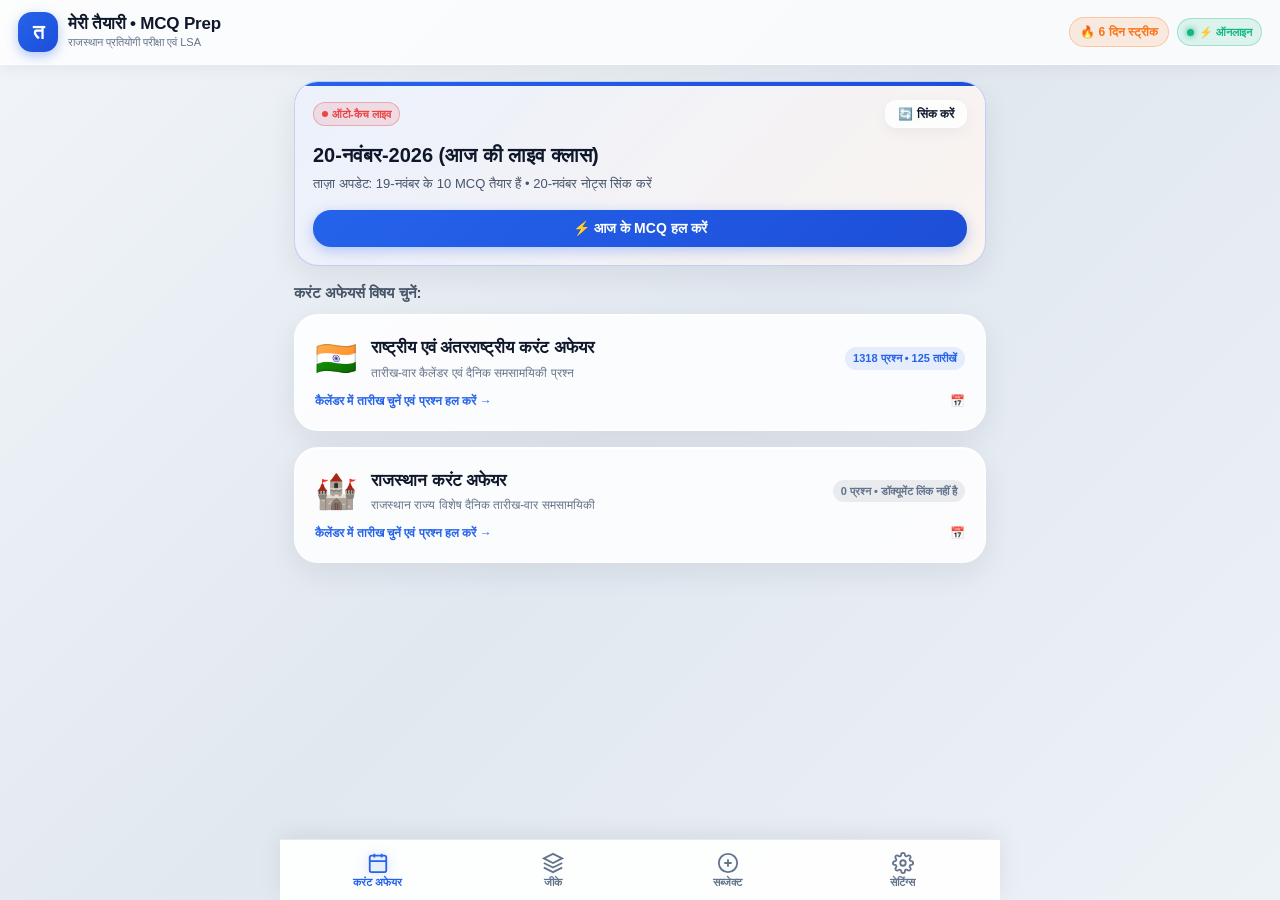
==== assets/index.html @ 027c0a05 "feat: complete Meri Taiyari MCQ Prep APK with crisp examiner questions, iOS liquid glass theme, and " ====
<!DOCTYPE html>
<html lang="hi" data-theme="light">
<head>
  <meta charset="UTF-8">
  <meta name="viewport" content="width=device-width, initial-scale=1.0, maximum-scale=1.0, user-scalable=no, viewport-fit=cover">
  <meta name="theme-color" content="#2563eb">
  <title>मेरी तैयारी • MCQ Prep</title>
  <link rel="stylesheet" href="app.css">
  <link rel="manifest" href="manifest.json">
</head>
<body>

  <!-- Top App Header -->
  <header class="app-header">
    <div class="brand-wrapper">
      <div class="brand-logo-badge">त</div>
      <div class="brand-text">
        <h1>मेरी तैयारी • MCQ Prep</h1>
        <p>राजस्थान प्रतियोगी परीक्षा एवं LSA</p>
      </div>
    </div>
    <div class="header-badges">
      <div class="streak-pill" id="header-streak-badge" data-action="open-streak-info">
        🔥 <span>6 दिन स्ट्रीक</span>
      </div>
      <div class="sync-status-pill" id="header-sync-status">
        <span class="sync-dot"></span>
        <span>🟢 ऑफलाइन तैयार</span>
      </div>
    </div>
  </header>

  <!-- Main View Container -->
  <main class="main-container">

    <!-- ================= TAB 1: करंट अफेयर ================= -->
    <section id="tab-ca" class="view-section active">
      
      <!-- 1. मुख्य पृष्ठ (केवल 2 मुख्य विकल्प: राष्ट्रीय/अंतरराष्ट्रीय और राजस्थान करंट अफेयर, यहाँ कैलेंडर नहीं दिखेगा) -->
      <div id="ca-main-hub">
        
        <!-- Top Priority Card: आज की क्लास • ऑटो-कैच लाइव -->
        <div class="glass-card today-priority-card">
          <div class="glass-card-header">
            <span class="live-badge">
              <span class="pulse-dot"></span>
              ऑटो-कैच लाइव
            </span>
            <button class="btn btn-secondary btn-sm" data-action="sync-today-class">
              🔄 सिंक करें
            </button>
          </div>
          <div class="today-content-box">
            <div class="today-date-text" id="today-class-date">
              20-नवंबर-2026 (आज की क्लास)
            </div>
            <div class="today-subtext" id="today-class-mcq-count">
              ताज़ा अपडेट: 19-नवंबर के 10 MCQ तैयार हैं • 20-नवंबर लाइव क्लास
            </div>
          </div>
          <div class="card-action-row">
            <button class="btn btn-primary btn-full" data-action="open-today-class">
              ⚡ आज के MCQ हल करें
            </button>
          </div>
        </div>

        <div style="margin: 16px 0 10px 0;">
          <h2 style="font-size: 15px; font-weight: 700; color: var(--text-secondary);">करंट अफेयर्स विषय चुनें:</h2>
        </div>

        <!-- विकल्प 1: राष्ट्रीय एवं अंतरराष्ट्रीय करंट अफेयर -->
        <div class="glass-card subject-card" data-action="open-ca-category" data-category="national_ca" style="padding: 20px; cursor: pointer;">
          <div class="glass-card-header" style="margin-bottom: 8px;">
            <div style="display: flex; align-items: center; gap: 14px;">
              <div style="font-size: 34px; line-height: 1;">🇮🇳</div>
              <div>
                <h3 class="card-title" style="font-size: 17px; margin-bottom: 3px;">
                  राष्ट्रीय एवं अंतरराष्ट्रीय करंट अफेयर
                </h3>
                <p style="font-size: 12px; color: var(--text-muted);">
                  तारीख-वार कैलेंडर एवं दैनिक समसामयिकी प्रश्न
                </p>
              </div>
            </div>
            <span class="badge-count" id="badge-nat-ca-count">1101 प्रश्न • 125 तारीखें</span>
          </div>
          <div style="display: flex; justify-content: space-between; align-items: center; margin-top: 10px; font-size: 12px; color: var(--primary); font-weight: 600;">
            <span>कैलेंडर में तारीख चुनें एवं प्रश्न हल करें →</span>
            <span>📅</span>
          </div>
        </div>

        <!-- विकल्प 2: राजस्थान करंट अफेयर -->
        <div class="glass-card subject-card" data-action="open-ca-category" data-category="rajasthan_ca" style="padding: 20px; cursor: pointer;">
          <div class="glass-card-header" style="margin-bottom: 8px;">
            <div style="display: flex; align-items: center; gap: 14px;">
              <div style="font-size: 34px; line-height: 1;">🏰</div>
              <div>
                <h3 class="card-title" style="font-size: 17px; margin-bottom: 3px;">
                  राजस्थान करंट अफेयर
                </h3>
                <p style="font-size: 12px; color: var(--text-muted);">
                  राजस्थान राज्य विशेष दैनिक तारीख-वार समसामयिकी
                </p>
              </div>
            </div>
            <span class="badge-unlinked" id="badge-raj-ca-count">0 प्रश्न • डॉक्यूमेंट लिंक नहीं है</span>
          </div>
          <div style="display: flex; justify-content: space-between; align-items: center; margin-top: 10px; font-size: 12px; color: var(--primary); font-weight: 600;">
            <span>कैलेंडर में तारीख चुनें एवं प्रश्न हल करें →</span>
            <span>📅</span>
          </div>
        </div>

      </div>

      <!-- 2. समर्पित कैलेंडर व तारीख-वार विवरण स्क्रीन (कैटेगरी पर टैप करने के बाद यहाँ दिखाई देगी) -->
      <div id="ca-category-detail" style="display: none;">
        
        <!-- Header with Back Button and Category Title -->
        <div class="glass-card" style="padding: 14px 16px; margin-bottom: 12px;">
          <div class="glass-card-header" style="margin-bottom: 0;">
            <button class="btn btn-secondary btn-sm" data-action="back-to-ca-hub">
              ← वापस (करंट अफेयर)
            </button>
            <button class="btn btn-secondary btn-sm" data-action="sync-current-affairs">
              🔄 सिंक करें
            </button>
          </div>
          <div style="margin-top: 10px;">
            <h2 id="ca-detail-title" style="font-size: 18px; font-weight: 800; line-height: 1.2;">
              राष्ट्रीय एवं अंतरराष्ट्रीय करंट अफेयर
            </h2>
            <p id="ca-detail-subtitle" style="font-size: 12px; color: var(--text-muted); margin-top: 3px;">
              कैलेंडर में किसी भी तारीख पर टैप करें, उस तारीख के प्रश्न एवं नोट्स ठीक नीचे लोड होंगे
            </p>
          </div>
        </div>

        <!-- Interactive Date-Wise Calendar Card -->
        <div class="glass-card calendar-card" id="calendar-section">
          <div class="calendar-header-nav">
            <div class="calendar-month-title">
              <span>📅</span>
              <select class="form-select" id="cal-month-select" data-action="select-cal-month" style="width: auto; padding: 4px 8px; font-weight: 700;">
                <option value="2026-11">नवंबर 2026</option>
                <option value="2026-10">अक्टूबर 2026</option>
                <option value="2026-09">सितंबर 2026</option>
                <option value="2026-08">अगस्त 2026</option>
                <option value="2026-07">जुलाई 2026</option>
              </select>
            </div>
            <div style="display: flex; gap: 6px; align-items: center;">
              <button class="btn btn-secondary btn-sm" data-action="cal-prev-month">◀</button>
              <button class="btn btn-secondary btn-sm" data-action="cal-next-month">▶</button>
            </div>
          </div>

          <!-- Weekdays Row -->
          <div class="calendar-weekdays">
            <div>सोम</div><div>मंगल</div><div>बुध</div><div>गुरु</div><div>शुक्र</div><div>शनि</div><div>रवि</div>
          </div>

          <!-- 7-Column Days Grid -->
          <div class="calendar-grid" id="calendar-days-grid">
            <!-- Populated dynamically by app.js -->
          </div>
        </div>

        <!-- Date-Range Mega Revision Tests -->
        <div class="glass-card mega-revision-card" style="margin-bottom: 16px;">
          <div class="glass-card-header">
            <h3 class="card-title" style="color: #4f46e5;">
              <span>⚡</span> तारीख-रेंज मेगा रिवीज़न टेस्ट
            </h3>
            <span class="badge-count" style="background: rgba(79, 70, 229, 0.15); color: #4f46e5;">साप्ताहिक व मासिक</span>
          </div>
          <div class="mega-btn-group">
            <button class="btn btn-secondary btn-full" data-action="launch-mega-test" data-type="last_7_days">
              ⏱️ पिछले 7 दिन (साप्ताहिक)
            </button>
            <button class="btn btn-primary btn-full" data-action="launch-mega-test" data-type="full_month">
              🏆 पूरा महीना (1 से 20)
            </button>
          </div>
        </div>

        <!-- Date-Specific Content Directly Below Calendar -->
        <div id="ca-date-content-container">
          <!-- Populated when user taps any date in calendar! -->
        </div>

      </div>

    </section>

    <!-- ================= TAB 2: राजस्थान जीके ================= -->
    <section id="tab-gk" class="view-section">
      
      <!-- Sub-tabs bar: No dates! -->
      <div class="subtab-bar">
        <button class="subtab-btn active" data-action="switch-gk-subtab" data-subcat="geography">
          🗺️ राजस्थान भूगोल
        </button>
        <button class="subtab-btn" data-action="switch-gk-subtab" data-subcat="art_culture">
          🎭 कला एवं संस्कृति
        </button>
        <button class="subtab-btn" data-action="switch-gk-subtab" data-subcat="history">
          ⚔️ राजस्थान इतिहास
        </button>
      </div>

      <!-- Chapter-wise List -->
      <div id="gk-chapters-list">
        <!-- Rendered if linked -->
      </div>

      <!-- Empty State / Zero-Fabrication Prompt -->
      <div class="empty-state-box" id="gk-empty-state">
        <span class="empty-icon">📂</span>
        <h4 id="gk-empty-category-name">राजस्थान भूगोल</h4>
        <p><strong>0 प्रश्न • डॉक्यूमेंट लिंक नहीं है</strong><br>इस विषय के लिए अभी कोई गूगल डॉक लिंक नहीं किया गया है।</p>
        <button class="btn btn-primary" data-action="prompt-add-doc" data-target="geography">
          सेटिंग्स में डॉक्यूमेंट जोड़ें →
        </button>
      </div>

    </section>

    <!-- ================= TAB 3: सब्जेक्ट (LSA Veterinary) ================= -->
    <section id="tab-lsa" class="view-section">
      
      <div style="margin-bottom: 12px;">
        <h2 style="font-size: 16px; font-weight: 700;">पशुधन सहायक (LSA) डिप्लोमा विषय</h2>
        <p style="font-size: 12px; color: var(--text-muted);">सभी 10 वेटरनरी विषय • अध्याय-वार अभ्यास (शून्य डमी प्रश्न नियम)</p>
      </div>

      <div id="lsa-subjects-container">
        <!-- 10 Veterinary Subjects populated dynamically -->
      </div>

    </section>

    <!-- ================= TAB 4: सेटिंग्स ================= -->
    <section id="tab-settings" class="view-section">

      <!-- 1. Add & Manage Google Docs -->
      <div class="glass-card" id="add-doc-card">
        <div class="glass-card-header">
          <h3 class="card-title">
            <span>📄</span> डॉक्यूमेंट ऐड एवं मैनेज करें
          </h3>
          <span class="badge-count">स्मार्ट पार्सर</span>
        </div>
        <p style="font-size: 13px; color: var(--text-secondary); margin-bottom: 14px;">
          गूगल डॉक्स URL या टेक्स्ट नोट्स जोड़ें। करंट अफेयर्स में तारीखें स्वतः पहचान ली जाती हैं।
        </p>

        <div class="form-group">
          <label class="form-label">टारगेट विषय / श्रेणी चुनें:</label>
          <select class="form-select" id="target-category-select">
            <optgroup label="करंट अफेयर">
              <option value="national_ca">राष्ट्रीय एवं अंतरराष्ट्रीय करंट अफेयर</option>
              <option value="rajasthan_ca">राजस्थान करंट अफेयर</option>
            </optgroup>
            <optgroup label="राजस्थान सामान्य ज्ञान">
              <option value="geography">राजस्थान भूगोल (Geography)</option>
              <option value="art_culture">कला एवं संस्कृति (Art & Culture)</option>
              <option value="history">राजस्थान इतिहास (History)</option>
            </optgroup>
            <optgroup label="LSA वेटरनरी 10 विषय">
              <option value="lsa_anatomy">1. वेटरनरी एनाटॉमी</option>
              <option value="lsa_physiology">2. वेटरनरी फिजियोलॉजी</option>
              <option value="lsa_nutrition">3. पशु पोषण</option>
              <option value="lsa_lpm">4. पशुधन उत्पादन एवं प्रबंधन (LPM)</option>
              <option value="lsa_pharmacology">5. वेटरनरी फार्माकोलॉजी एवं टॉक्सिकोलॉजी</option>
              <option value="lsa_medicine">6. वेटरनरी मेडिसिन</option>
              <option value="lsa_surgery">7. वेटरनरी सर्जरी एवं रेडियोलॉजी</option>
              <option value="lsa_gynecology">8. पशु प्रजनन एवं स्त्री रोग विज्ञान</option>
              <option value="lsa_genetics">9. पशु आनुवंशिकी एवं प्रजनन</option>
              <option value="lsa_extension">10. प्रसार शिक्षा एवं पशुपालन अर्थशास्त्र</option>
            </optgroup>
          </select>
        </div>

        <div class="form-group">
          <label class="form-label">गूगल डॉक्स URL:</label>
          <input type="url" class="form-input" id="doc-url-input" placeholder="https://docs.google.com/document/d/.../edit">
        </div>

        <div class="form-group">
          <label class="form-label">अध्याय शीर्षक (जीके / LSA हेतु):</label>
          <input type="text" class="form-input" id="chapter-title-input" placeholder="उदा. भौतिक प्रदेश / पाचन तंत्र (वैकल्पिक)">
        </div>

        <div class="form-group">
          <label class="form-label">या सीधे नोट्स टेक्स्ट पेस्ट करें (ऑफलाइन / प्राइवेट डॉक):</label>
          <textarea class="form-textarea" id="raw-text-input" rows="3" placeholder="यहाँ प्रश्न/उत्तर या दैनिक नोट्स पेस्ट करें..."></textarea>
        </div>

        <button class="btn btn-primary btn-full" id="btn-save-doc">
          🔄 इंक्रीमेंटल री-सिंक एवं सेव करें
        </button>

        <div id="doc-sync-status-msg" style="display: none; margin-top: 10px; font-size: 13px; font-weight: 600;"></div>

        <!-- Linked Docs Table -->
        <div style="margin-top: 18px;">
          <h4 style="font-size: 13px; font-weight: 700; color: var(--text-secondary); margin-bottom: 8px;">लिंक किए गए डॉक्यूमेंट:</h4>
          <div style="overflow-x: auto;">
            <table style="width: 100%; border-collapse: collapse; font-size: 13px;">
              <thead>
                <tr style="text-align: left; color: var(--text-muted); border-bottom: 1.5px solid var(--glass-border);">
                  <th style="padding: 6px 8px;">विषय</th>
                  <th style="padding: 6px 8px;">MCQ संख्या</th>
                  <th style="padding: 6px 8px;">स्थिति</th>
                </tr>
              </thead>
              <tbody id="linked-docs-tbody">
                <!-- Rendered dynamically -->
              </tbody>
            </table>
          </div>
        </div>

      </div>

      <!-- 2. Wrong Answer Vault -->
      <div class="glass-card" style="border-left: 4px solid var(--danger);">
        <div class="glass-card-header">
          <h3 class="card-title">
            <span>🚨</span> गलत सवाल (Wrong Answer Vault)
          </h3>
          <span class="badge-count" id="vault-count-badge" style="background: var(--danger-bg); color: var(--danger);">0 प्रश्न</span>
        </div>
        <p style="font-size: 13px; color: var(--text-secondary); margin-bottom: 12px;">
          प्रैक्टिस या एग्जाम में गलत हुए सवाल यहाँ स्वतः सहेजे जाते हैं। री-टेस्ट में सही उत्तर देने पर सवाल तिजोरी से हट जाता है।
        </p>
        <button class="btn btn-secondary btn-full" data-action="open-wrong-vault">
          ⚡ गलत सवालों का री-टेस्ट शुरू करें
        </button>
      </div>

      <!-- 3. Saved Bookmarks -->
      <div class="glass-card" style="border-left: 4px solid var(--accent-orange);">
        <div class="glass-card-header">
          <h3 class="card-title">
            <span>★</span> बुकमार्क सवाल (Saved Bookmarks)
          </h3>
          <span class="badge-count" id="bookmarks-count-badge" style="background: var(--accent-orange-light); color: var(--accent-orange);">0 प्रश्न</span>
        </div>
        <p style="font-size: 13px; color: var(--text-secondary); margin-bottom: 12px;">
          कठिन या महत्वपूर्ण सवाल जिन्हें आपने त्वरित रिवीज़न के लिए बुकमार्क किया है।
        </p>
        <button class="btn btn-secondary btn-full" data-action="open-bookmarks">
          📖 बुकमार्क सवालों का रिवीज़न करें
        </button>
      </div>

      <!-- 4. In-App Live Update -->
      <div class="glass-card">
        <div class="glass-card-header">
          <h3 class="card-title">
            <span>🚀</span> इन-ऐप अपडेट (Live Update)
          </h3>
          <span class="badge-count">v2.1.0</span>
        </div>
        <p style="font-size: 13px; color: var(--text-secondary); margin-bottom: 12px;">
          नवीनतम करंट अफेयर्स पैच और RPSC/RSSB सिलेबस अपडेट सीधे ऐप में इंस्टॉल करें।
        </p>
        <button class="btn btn-primary btn-full" id="btn-check-update" data-action="check-in-app-update">
          🔄 अपडेट चेक व इंस्टॉल करें
        </button>
        <div class="update-progress-container" id="update-progress-box">
          <div class="progress-track">
            <div class="progress-fill" id="update-progress-fill"></div>
          </div>
          <div class="progress-status-msg" id="update-status-text">अपडेट प्रारंभ हो रहा है...</div>
        </div>
      </div>

      <!-- 5. Theme & Offline Storage -->
      <div class="glass-card">
        <div class="glass-card-header">
          <h3 class="card-title">
            <span>⚙️</span> थीम व ऑफलाइन लोकल कैश
          </h3>
        </div>

        <div class="form-group">
          <label class="form-label">थीम का चयन करें:</label>
          <select class="form-select" id="settings-theme-select">
            <option value="light">☀️ Light Liquid Glass (दिन के लिए)</option>
            <option value="dark">🌙 Dark Liquid Glass (आँखों के लिए आरामदायक)</option>
          </select>
        </div>

        <div style="display: flex; justify-content: space-between; font-size: 13px; margin: 12px 0;">
          <span style="color: var(--text-muted);">कुल ऑफलाइन MCQs:</span>
          <span style="font-weight: 700;" id="stat-total-mcqs">1101 MCQs</span>
        </div>
        <div style="display: flex; justify-content: space-between; font-size: 13px; margin: 12px 0;">
          <span style="color: var(--text-muted);">लोकल स्टोरेज स्थिति:</span>
          <span style="font-weight: 700; color: var(--success);" id="stat-storage-size">2.4 MB / 100% ऑफलाइन कैश</span>
        </div>

        <div class="card-action-row" style="margin-top: 14px;">
          <button class="btn btn-secondary btn-full" data-action="export-backup-json">
            💾 बैकअप JSON एक्सपोर्ट
          </button>
          <button class="btn btn-secondary btn-full" data-action="clear-cache" style="color: var(--danger);">
            🗑️ कैश रीसेट करें
          </button>
        </div>
      </div>

    </section>

    <!-- ================= QUIZ & STUDY WORKSPACE VIEW ================= -->
    <section id="view-workspace" class="view-section">
      
      <!-- Top Navigation & Title Bar -->
      <div class="glass-card">
        <div class="glass-card-header">
          <button class="btn btn-secondary btn-sm" data-action="close-workspace">
            ← वापस जाएं
          </button>
          <button class="btn btn-secondary btn-sm" data-action="open-print-modal">
            🖨️ A4 PDF एक्सपोर्ट
          </button>
        </div>
        <h2 id="workspace-title" style="font-size: 16px; font-weight: 800; line-height: 1.3;">-</h2>
        <p id="workspace-subtitle" style="font-size: 12px; color: var(--text-muted); margin-top: 4px;">-</p>
      </div>

      <!-- Controls: View Switcher & Mode Switcher -->
      <div class="view-mode-toggles">
        <div class="segmented-control">
          <button class="segment-btn active" data-action="switch-quiz-view" data-view="mcq">
            📝 MCQ अभ्यास
          </button>
          <button class="segment-btn" data-action="switch-quiz-view" data-view="oneliner">
            📖 वन-लाइनर नोट्स
          </button>
        </div>

        <div class="segmented-control">
          <button class="segment-btn active" data-action="switch-quiz-mode" data-mode="practice">
            ⚡ प्रैक्टिस मोड
          </button>
          <button class="segment-btn" data-action="switch-quiz-mode" data-mode="exam">
            ⏱️ एग्जाम मोड
          </button>
        </div>
      </div>

      <!-- Exam Timer Bar (Visible only in Exam mode) -->
      <div class="exam-timer-bar" id="exam-timer-bar" style="display: none; margin-top: 14px;">
        <div class="timer-display">
          <span>⏳</span>
          <span id="exam-timer-text">00:00</span>
        </div>
        <div class="marking-info-tag">
          RPSC/RSSB: +2 सही | -0.67 निगेटिव (1/3)
        </div>
      </div>

      <!-- Exam Question Palette (Visible only in Exam mode) -->
      <div id="exam-palette-container" style="display: none;">
        <div class="exam-palette" id="exam-palette-grid">
          <!-- Populated dynamically -->
        </div>
      </div>

      <!-- Questions Container -->
      <div id="workspace-mcq-list" style="margin-top: 16px;">
        <!-- MCQ cards populated dynamically -->
      </div>

      <!-- One-Liners Container -->
      <div id="workspace-oneliner-list" style="display: none; margin-top: 16px;">
        <!-- One liner cards populated dynamically -->
      </div>

      <!-- Submit Exam Button -->
      <div id="btn-submit-exam" style="display: none; margin-top: 16px;">
        <button class="btn btn-primary btn-full" data-action="submit-exam" style="padding: 14px; font-size: 16px;">
          🏁 परीक्षा सबमिट करें व स्कोरकार्ड देखें
        </button>
      </div>

    </section>

  </main>

  <!-- ================= FIXED 4-TAB BOTTOM NAVIGATION BAR ================= -->
  <nav class="bottom-nav-bar">
    <button class="nav-tab-btn active" data-tab="tab-ca">
      <svg viewBox="0 0 24 24"><path d="M19 4H5a2 2 0 0 0-2 2v14a2 2 0 0 0 2 2h14a2 2 0 0 0 2-2V6a2 2 0 0 0-2-2zM16 2v4M8 2v4M3 10h18"/></svg>
      <span>करंट अफेयर</span>
    </button>
    <button class="nav-tab-btn" data-tab="tab-gk">
      <svg viewBox="0 0 24 24"><path d="M12 2L2 7l10 5 10-5-10-5zM2 17l10 5 10-5M2 12l10 5 10-5"/></svg>
      <span>जीके</span>
    </button>
    <button class="nav-tab-btn" data-tab="tab-lsa">
      <svg viewBox="0 0 24 24"><circle cx="12" cy="12" r="10"/><path d="M12 8v8M8 12h8"/></svg>
      <span>सब्जेक्ट</span>
    </button>
    <button class="nav-tab-btn" data-tab="tab-settings">
      <svg viewBox="0 0 24 24"><circle cx="12" cy="12" r="3"/><path d="M19.4 15a1.65 1.65 0 0 0 .33 1.82l.06.06a2 2 0 0 1 0 2.83 2 2 0 0 1-2.83 0l-.06-.06a1.65 1.65 0 0 0-1.82-.33 1.65 1.65 0 0 0-1 1.51V21a2 2 0 0 1-2 2 2 2 0 0 1-2-2v-.09A1.65 1.65 0 0 0 9 19.4a1.65 1.65 0 0 0-1.82.33l-.06.06a2 2 0 0 1-2.83 0 2 2 0 0 1 0-2.83l.06-.06a1.65 1.65 0 0 0 .33-1.82 1.65 1.65 0 0 0-1.51-1H3a2 2 0 0 1-2-2 2 2 0 0 1 2-2h.09A1.65 1.65 0 0 0 4.6 9a1.65 1.65 0 0 0-.33-1.82l-.06-.06a2 2 0 0 1 0-2.83 2 2 0 0 1 2.83 0l.06.06a1.65 1.65 0 0 0 1.82.33H9a1.65 1.65 0 0 0 1-1.51V3a2 2 0 0 1 2-2 2 2 0 0 1 2 2v.09a1.65 1.65 0 0 0 1 1.51 1.65 1.65 0 0 0 1.82-.33l.06-.06a2 2 0 0 1 2.83 0 2 2 0 0 1 0 2.83l-.06.06a1.65 1.65 0 0 0-.33 1.82V9a1.65 1.65 0 0 0 1.51 1H21a2 2 0 0 1 2 2 2 2 0 0 1-2 2h-.09a1.65 1.65 0 0 0-1.51 1z"/></svg>
      <span>सेटिंग्स</span>
    </button>
  </nav>

  <!-- ================= MODALS ================= -->

  <!-- Scorecard Modal -->
  <div class="modal-overlay" id="scorecard-modal">
    <div class="modal-sheet">
      <div class="modal-title">
        <span>🏆</span> परीक्षा स्कोरकार्ड (RPSC / RSSB)
      </div>
      <p style="font-size: 13px; color: var(--text-secondary);">
        1/3 निगेटिव मार्किंग (-0.67 अंक) के साथ अंतिम परिणाम:
      </p>

      <div class="scorecard-stats-grid">
        <div class="stat-metric-card">
          <div class="metric-num" id="score-total-val">0</div>
          <div class="metric-label">कुल प्राप्तांक</div>
        </div>
        <div class="stat-metric-card">
          <div class="metric-num" style="color: var(--success);" id="score-correct-val">0</div>
          <div class="metric-label">सही उत्तर (+2)</div>
        </div>
        <div class="stat-metric-card">
          <div class="metric-num" style="color: var(--danger);" id="score-wrong-val">0</div>
          <div class="metric-label">गलत उत्तर (-0.67)</div>
        </div>
      </div>

      <div class="scorecard-stats-grid">
        <div class="stat-metric-card">
          <div class="metric-num" style="color: var(--text-muted);" id="score-unattempted-val">0</div>
          <div class="metric-label">अनुत्तरित (0)</div>
        </div>
        <div class="stat-metric-card" style="grid-column: span 2;">
          <div class="metric-num" style="color: var(--primary);" id="score-accuracy-val">0%</div>
          <div class="metric-label">सटीकता (Accuracy %)</div>
        </div>
      </div>

      <button class="btn btn-primary btn-full" data-action="close-scorecard-modal" style="margin-top: 10px;">
        📖 सभी प्रश्नों की व्याख्या देखें
      </button>
    </div>
  </div>

  <!-- Print Layout Selection Modal -->
  <div class="modal-overlay" id="print-modal">
    <div class="modal-sheet">
      <div class="modal-title">
        <span>🖨️</span> प्रिंट-रेडी A4 PDF एक्सपोर्ट
      </div>
      <p style="font-size: 13px; color: var(--text-secondary); margin-bottom: 16px;">
        परीक्षा रिवीज़न के लिए प्रिंट लेआउट चुनें (बिना किसी वीडियो टाइमस्टैम्प के स्वच्छ A4 लेआउट):
      </p>

      <div style="display: flex; flex-direction: column; gap: 10px;">
        <button class="btn btn-primary btn-full" data-action="trigger-print" data-layout="1-col">
          📄 फुल A4 (1-कॉलम विस्तृत लेआउट)
        </button>
        <button class="btn btn-secondary btn-full" data-action="trigger-print" data-layout="2-col">
          📑 हाफ-पेज A4 (2-कॉलम कॉम्पैक्ट प्रिंट)
        </button>
        <button class="btn btn-secondary btn-full" data-action="close-print-modal" style="margin-top: 6px;">
          रद्द करें
        </button>
      </div>
    </div>
  </div>

  <!-- Streak Info Modal -->
  <div class="modal-overlay" id="streak-modal">
    <div class="modal-sheet">
      <div class="modal-title">
        <span>🔥</span> दैनिक अध्ययन स्ट्रीक
      </div>
      <p style="font-size: 14px; line-height: 1.6; color: var(--text-secondary);">
        आपकी वर्तमान स्ट्रीक <strong>सक्रिय</strong> है! प्रतिदिन करंट अफेयर्स या विषयवार MCQ हल करने से आपकी परीक्षा स्मरण शक्ति 4x बढ़ती है।
      </p>
      <div style="background: var(--accent-orange-light); border-radius: var(--radius-md); padding: 14px; margin: 14px 0; text-align: center;">
        <div style="font-size: 28px; font-weight: 800; color: var(--accent-orange);">🔥 लगातार अभ्यास</div>
        <div style="font-size: 12px; font-weight: 600; color: var(--text-muted); margin-top: 4px;">RPSC / RSSB चयन का मूल मंत्र: निरंतरता</div>
      </div>
      <button class="btn btn-primary btn-full" data-action="close-streak-modal">
        समझ गया, अभ्यास जारी रखें
      </button>
    </div>
  </div>

  <!-- Clean Print Area (Hidden on screen, populated dynamically for window.print()) -->
  <div id="print-area-content"></div>

  <!-- Scripts: Initial Data -> Parser Engine -> App Controller -->
  <script src="initial_data.js"></script>
  <script src="parser.js"></script>
  <script src="app.js"></script>
</body>
</html>
---- assets/app.css ----
/* Apple iOS 18 Liquid Glass Theme - "मेरी तैयारी (MCQ Prep)" */

:root {
  /* Light Liquid Glass Palette */
  --bg-gradient: linear-gradient(135deg, #f1f5f9 0%, #e2e8f0 50%, #edf2f7 100%);
  --glass-bg: rgba(255, 255, 255, 0.78);
  --glass-bg-subtle: rgba(255, 255, 255, 0.55);
  --glass-card: rgba(255, 255, 255, 0.85);
  --glass-border: rgba(255, 255, 255, 0.75);
  --glass-border-subtle: rgba(226, 232, 240, 0.8);
  --glass-shadow: 0 10px 30px rgba(15, 23, 42, 0.08), inset 0 1px 1px rgba(255, 255, 255, 0.9);
  --glass-shadow-sm: 0 4px 15px rgba(15, 23, 42, 0.05);
  
  --text-main: #0f172a;
  --text-secondary: #475569;
  --text-muted: #64748b;
  
  --primary: #2563eb;
  --primary-gradient: linear-gradient(135deg, #2563eb, #1d4ed8);
  --primary-light: rgba(37, 99, 235, 0.1);
  --primary-border: rgba(37, 99, 235, 0.25);
  
  --accent-orange: #f97316;
  --accent-orange-light: rgba(249, 115, 22, 0.12);
  
  --success: #10b981;
  --success-bg: rgba(16, 185, 129, 0.12);
  --success-border: #10b981;
  
  --danger: #ef4444;
  --danger-bg: rgba(239, 68, 68, 0.12);
  --danger-border: #ef4444;
  
  --warning: #f59e0b;
  --warning-bg: rgba(245, 158, 11, 0.12);
  
  --nav-bg: rgba(255, 255, 255, 0.92);
  --nav-border: rgba(226, 232, 240, 0.9);
  
  --radius-lg: 24px;
  --radius-md: 18px;
  --radius-sm: 12px;
  --radius-full: 9999px;
  
  --font-family: -apple-system, BlinkMacSystemFont, "Segoe UI", Roboto, "Noto Sans Devanagari", sans-serif;
  --touch-highlight: rgba(37, 99, 235, 0.15);
}

[data-theme="dark"] {
  /* Dark Liquid Glass Palette */
  --bg-gradient: linear-gradient(145deg, #090d16 0%, #0f172a 50%, #080c14 100%);
  --glass-bg: rgba(30, 41, 59, 0.72);
  --glass-bg-subtle: rgba(30, 41, 59, 0.5);
  --glass-card: rgba(30, 41, 59, 0.85);
  --glass-border: rgba(255, 255, 255, 0.14);
  --glass-border-subtle: rgba(255, 255, 255, 0.08);
  --glass-shadow: 0 12px 35px rgba(0, 0, 0, 0.45), inset 0 1px 1px rgba(255, 255, 255, 0.12);
  --glass-shadow-sm: 0 4px 18px rgba(0, 0, 0, 0.3);
  
  --text-main: #f8fafc;
  --text-secondary: #cbd5e1;
  --text-muted: #94a3b8;
  
  --primary: #3b82f6;
  --primary-gradient: linear-gradient(135deg, #3b82f6, #2563eb);
  --primary-light: rgba(59, 130, 246, 0.18);
  --primary-border: rgba(59, 130, 246, 0.35);
  
  --nav-bg: rgba(15, 23, 42, 0.94);
  --nav-border: rgba(255, 255, 255, 0.12);
}

* {
  box-sizing: border-box;
  margin: 0;
  padding: 0;
  -webkit-tap-highlight-color: transparent;
}

body {
  font-family: var(--font-family);
  background: var(--bg-gradient);
  background-attachment: fixed;
  color: var(--text-main);
  min-height: 100vh;
  padding-bottom: 95px; /* for bottom nav */
  line-height: 1.5;
  user-select: none;
  overflow-x: hidden;
}

/* App Header */
.app-header {
  position: sticky;
  top: 0;
  z-index: 100;
  background: var(--glass-bg);
  border-bottom: 1px solid var(--glass-border);
  box-shadow: var(--glass-shadow-sm);
  padding: 12px 18px;
  display: flex;
  align-items: center;
  justify-content: space-between;
}

.brand-wrapper {
  display: flex;
  align-items: center;
  gap: 10px;
}

.brand-logo-badge {
  width: 40px;
  height: 40px;
  border-radius: 14px;
  background: var(--primary-gradient);
  display: flex;
  align-items: center;
  justify-content: center;
  color: #fff;
  font-weight: 800;
  font-size: 20px;
  box-shadow: 0 4px 12px rgba(37, 99, 235, 0.35);
}

.brand-text h1 {
  font-size: 17px;
  font-weight: 700;
  letter-spacing: -0.2px;
  color: var(--text-main);
  line-height: 1.2;
}

.brand-text p {
  font-size: 11px;
  color: var(--text-muted);
  font-weight: 500;
}

.header-badges {
  display: flex;
  align-items: center;
  gap: 8px;
}

.streak-pill {
  background: var(--accent-orange-light);
  border: 1px solid rgba(249, 115, 22, 0.3);
  color: var(--accent-orange);
  font-size: 12px;
  font-weight: 700;
  padding: 5px 10px;
  border-radius: var(--radius-full);
  display: flex;
  align-items: center;
  gap: 4px;
  cursor: pointer;
  transition: transform 0.15s ease;
}

.streak-pill:active {
  transform: scale(0.95);
}

.sync-status-pill {
  background: var(--success-bg);
  border: 1px solid rgba(16, 185, 129, 0.3);
  color: var(--success);
  font-size: 11px;
  font-weight: 600;
  padding: 5px 9px;
  border-radius: var(--radius-full);
  display: flex;
  align-items: center;
  gap: 5px;
}

.sync-dot {
  width: 7px;
  height: 7px;
  border-radius: 50%;
  background: var(--success);
  display: inline-block;
  box-shadow: 0 0 6px var(--success);
}

/* Tab Views Container */
.main-container {
  max-width: 720px;
  margin: 0 auto;
  padding: 16px 14px;
}

.view-section {
  display: none;
  animation: fadeInView 0.25s ease-out forwards;
}

.view-section.active {
  display: block;
}

@keyframes fadeInView {
  from { opacity: 0; transform: translateY(6px); }
  to { opacity: 1; transform: translateY(0); }
}

/* iOS 18 Liquid Glass Card */
.glass-card {
  background: var(--glass-card);
  border: 1px solid var(--glass-border);
  box-shadow: var(--glass-shadow);
  border-radius: var(--radius-lg);
  padding: 18px;
  margin-bottom: 16px;
  position: relative;
  overflow: hidden;
  transition: transform 0.15s ease, box-shadow 0.15s ease;
}

.glass-card-header {
  display: flex;
  align-items: center;
  justify-content: space-between;
  margin-bottom: 12px;
}

.card-title {
  font-size: 16px;
  font-weight: 700;
  color: var(--text-main);
  display: flex;
  align-items: center;
  gap: 8px;
}

/* Priority Card: Today's Live Class */
.today-priority-card {
  background: linear-gradient(135deg, rgba(37, 99, 235, 0.08), rgba(249, 115, 22, 0.06)), var(--glass-card);
  border: 1.5px solid var(--primary-border);
  position: relative;
}

.today-priority-card::before {
  content: "";
  position: absolute;
  top: 0;
  left: 0;
  right: 0;
  height: 4px;
  background: var(--primary-gradient);
}

.live-badge {
  background: var(--danger-bg);
  border: 1px solid rgba(239, 68, 68, 0.35);
  color: var(--danger);
  font-size: 11px;
  font-weight: 700;
  padding: 3px 8px;
  border-radius: var(--radius-full);
  display: flex;
  align-items: center;
  gap: 4px;
}

.pulse-dot {
  width: 6px;
  height: 6px;
  background: var(--danger);
  border-radius: 50%;
  animation: pulseAnim 1.4s infinite;
}

@keyframes pulseAnim {
  0% { transform: scale(0.9); opacity: 0.8; }
  50% { transform: scale(1.4); opacity: 1; }
  100% { transform: scale(0.9); opacity: 0.8; }
}

.today-content-box {
  margin: 12px 0 16px 0;
}

.today-date-text {
  font-size: 20px;
  font-weight: 800;
  color: var(--text-main);
  display: flex;
  align-items: center;
  gap: 8px;
}

.today-subtext {
  font-size: 13px;
  color: var(--text-secondary);
  margin-top: 4px;
}

.card-action-row {
  display: flex;
  gap: 10px;
}

/* Buttons */
.btn {
  font-family: inherit;
  font-weight: 600;
  font-size: 14px;
  padding: 10px 16px;
  border-radius: var(--radius-md);
  border: none;
  cursor: pointer;
  display: inline-flex;
  align-items: center;
  justify-content: center;
  gap: 6px;
  transition: all 0.15s ease;
  user-select: none;
}

.btn:active {
  transform: scale(0.97);
}

.btn-primary {
  background: var(--primary-gradient);
  color: #fff;
  box-shadow: 0 4px 14px rgba(37, 99, 235, 0.3);
}

.btn-secondary {
  background: var(--glass-bg);
  border: 1px solid var(--glass-border);
  color: var(--text-main);
  box-shadow: var(--glass-shadow-sm);
}

.btn-sm {
  font-size: 12px;
  padding: 6px 12px;
  border-radius: var(--radius-sm);
}

.btn-full {
  width: 100%;
}

.btn-icon-round {
  width: 36px;
  height: 36px;
  border-radius: 50%;
  padding: 0;
  background: var(--glass-bg);
  border: 1px solid var(--glass-border);
  color: var(--text-main);
}

/* Current Affairs Subject Cards */
.subject-card {
  cursor: pointer;
}

.subject-card:active {
  transform: scale(0.985);
}

.subject-card-meta {
  display: flex;
  align-items: center;
  gap: 10px;
  font-size: 13px;
  color: var(--text-secondary);
  margin-top: 6px;
}

.badge-count {
  background: var(--primary-light);
  color: var(--primary);
  font-weight: 700;
  padding: 3px 8px;
  border-radius: var(--radius-full);
  font-size: 11px;
}

.badge-unlinked {
  background: rgba(100, 116, 139, 0.12);
  color: var(--text-muted);
  font-weight: 600;
  padding: 3px 8px;
  border-radius: var(--radius-full);
  font-size: 11px;
}

/* Interactive Calendar Styles */
.calendar-card {
  padding: 16px;
}

.calendar-header-nav {
  display: flex;
  align-items: center;
  justify-content: space-between;
  margin-bottom: 14px;
}

.calendar-month-title {
  font-size: 16px;
  font-weight: 700;
  color: var(--text-main);
  display: flex;
  align-items: center;
  gap: 6px;
}

.calendar-weekdays {
  display: grid;
  grid-template-columns: repeat(7, 1fr);
  text-align: center;
  font-size: 11px;
  font-weight: 700;
  color: var(--text-muted);
  margin-bottom: 8px;
  text-transform: uppercase;
}

.calendar-grid {
  display: grid;
  grid-template-columns: repeat(7, 1fr);
  gap: 6px;
}

.calendar-cell {
  aspect-ratio: 1;
  background: var(--glass-bg-subtle);
  border: 1px solid var(--glass-border-subtle);
  border-radius: 14px;
  display: flex;
  flex-direction: column;
  align-items: center;
  justify-content: center;
  cursor: pointer;
  padding: 4px 2px;
  transition: all 0.15s ease;
  position: relative;
}

.calendar-cell:active {
  transform: scale(0.92);
}

.calendar-cell.has-questions {
  background: rgba(37, 99, 235, 0.08);
  border-color: rgba(37, 99, 235, 0.35);
}

.calendar-cell.selected {
  background: var(--primary) !important;
  border-color: var(--primary) !important;
  color: #fff !important;
  box-shadow: 0 4px 12px rgba(37, 99, 235, 0.45);
}

.calendar-cell.selected .cell-day-num,
.calendar-cell.selected .cell-q-count {
  color: #fff !important;
}

.calendar-cell.is-today::after {
  content: "";
  position: absolute;
  top: 4px;
  right: 4px;
  width: 5px;
  height: 5px;
  border-radius: 50%;
  background: var(--accent-orange);
}

.cell-day-num {
  font-size: 13px;
  font-weight: 700;
  color: var(--text-main);
  line-height: 1.1;
}

.cell-q-count {
  font-size: 9px;
  font-weight: 700;
  color: var(--primary);
  margin-top: 2px;
}

.cell-q-count.zero {
  color: var(--text-muted);
  opacity: 0.6;
}

/* Mega Revision Banner */
.mega-revision-card {
  background: linear-gradient(135deg, rgba(79, 70, 229, 0.1), rgba(37, 99, 235, 0.08)), var(--glass-card);
  border: 1px solid rgba(79, 70, 229, 0.3);
}

.mega-btn-group {
  display: grid;
  grid-template-columns: 1fr 1fr;
  gap: 10px;
  margin-top: 10px;
}

/* Sub-Tab Filter Bar */
.subtab-bar {
  display: flex;
  gap: 8px;
  margin-bottom: 16px;
  overflow-x: auto;
  padding-bottom: 4px;
}

.subtab-btn {
  background: var(--glass-bg);
  border: 1px solid var(--glass-border);
  color: var(--text-secondary);
  font-size: 13px;
  font-weight: 600;
  padding: 8px 14px;
  border-radius: var(--radius-full);
  white-space: nowrap;
  cursor: pointer;
  transition: all 0.15s ease;
}

.subtab-btn.active {
  background: var(--primary);
  color: #fff;
  border-color: var(--primary);
  box-shadow: 0 4px 12px rgba(37, 99, 235, 0.3);
}

/* Chapter / Subject List */
.chapter-item {
  background: var(--glass-bg);
  border: 1px solid var(--glass-border-subtle);
  border-radius: var(--radius-md);
  padding: 14px;
  margin-bottom: 10px;
  display: flex;
  align-items: center;
  justify-content: space-between;
  cursor: pointer;
  transition: transform 0.15s ease, background 0.15s ease;
}

.chapter-item:active {
  transform: scale(0.985);
}

.chapter-info h3 {
  font-size: 14px;
  font-weight: 700;
  color: var(--text-main);
}

.chapter-info p {
  font-size: 12px;
  color: var(--text-muted);
  margin-top: 2px;
}

.mastery-meter-container {
  display: flex;
  align-items: center;
  gap: 8px;
}

.meter-bar-bg {
  width: 60px;
  height: 6px;
  background: rgba(100, 116, 139, 0.2);
  border-radius: var(--radius-full);
  overflow: hidden;
}

.meter-bar-fill {
  height: 100%;
  background: var(--success);
  border-radius: var(--radius-full);
}

.meter-text {
  font-size: 11px;
  font-weight: 700;
  color: var(--text-muted);
  min-width: 32px;
}

/* Empty State / Unlinked Prompt */
.empty-state-box {
  text-align: center;
  padding: 32px 18px;
  background: var(--glass-bg-subtle);
  border: 1.5px dashed var(--glass-border);
  border-radius: var(--radius-lg);
  margin: 14px 0;
}

.empty-icon {
  font-size: 38px;
  margin-bottom: 10px;
  display: block;
}

.empty-state-box h4 {
  font-size: 16px;
  font-weight: 700;
  color: var(--text-main);
  margin-bottom: 6px;
}

.empty-state-box p {
  font-size: 13px;
  color: var(--text-secondary);
  margin-bottom: 16px;
  max-width: 380px;
  margin-left: auto;
  margin-right: auto;
}

/* Quiz Workspace Controls */
.quiz-header-bar {
  display: flex;
  flex-direction: column;
  gap: 12px;
  margin-bottom: 16px;
}

.view-mode-toggles {
  display: flex;
  align-items: center;
  justify-content: space-between;
  gap: 10px;
  flex-wrap: wrap;
}

.segmented-control {
  background: var(--glass-bg-subtle);
  border: 1px solid var(--glass-border);
  border-radius: var(--radius-full);
  padding: 3px;
  display: inline-flex;
}

.segment-btn {
  background: transparent;
  border: none;
  font-size: 12px;
  font-weight: 700;
  padding: 6px 14px;
  border-radius: var(--radius-full);
  color: var(--text-secondary);
  cursor: pointer;
  transition: all 0.15s ease;
}

.segment-btn.active {
  background: var(--primary);
  color: #fff;
  box-shadow: 0 2px 8px rgba(37, 99, 235, 0.3);
}

/* Exam Mode Timer Bar */
.exam-timer-bar {
  background: var(--primary-light);
  border: 1px solid var(--primary-border);
  border-radius: var(--radius-md);
  padding: 10px 14px;
  display: flex;
  align-items: center;
  justify-content: space-between;
  margin-bottom: 14px;
}

.timer-display {
  font-size: 17px;
  font-weight: 800;
  font-family: monospace;
  color: var(--primary);
  display: flex;
  align-items: center;
  gap: 6px;
}

.marking-info-tag {
  font-size: 11px;
  font-weight: 700;
  color: var(--text-secondary);
  background: var(--glass-bg);
  padding: 4px 8px;
  border-radius: var(--radius-full);
}

/* MCQ Question Card */
.mcq-card {
  background: var(--glass-card);
  border: 1px solid var(--glass-border);
  border-radius: var(--radius-lg);
  box-shadow: var(--glass-shadow);
  padding: 18px;
  margin-bottom: 16px;
  position: relative;
}

.mcq-q-header {
  display: flex;
  align-items: flex-start;
  justify-content: space-between;
  gap: 10px;
  margin-bottom: 12px;
}

.mcq-num-badge {
  background: var(--primary-light);
  color: var(--primary);
  font-weight: 800;
  font-size: 12px;
  padding: 3px 8px;
  border-radius: var(--radius-sm);
  white-space: nowrap;
}

.mcq-bookmark-btn {
  background: transparent;
  border: none;
  font-size: 18px;
  cursor: pointer;
  color: var(--text-muted);
  transition: color 0.15s ease, transform 0.15s ease;
}

.mcq-bookmark-btn.bookmarked {
  color: var(--accent-orange);
  transform: scale(1.15);
}

.mcq-question-text {
  font-size: 15px;
  font-weight: 700;
  line-height: 1.5;
  color: var(--text-main);
  margin-bottom: 16px;
}

.mcq-options-list {
  display: flex;
  flex-direction: column;
  gap: 8px;
  margin-bottom: 14px;
}

.option-item {
  background: var(--glass-bg-subtle);
  border: 1.5px solid var(--glass-border-subtle);
  border-radius: var(--radius-md);
  padding: 12px 14px;
  display: flex;
  align-items: flex-start;
  gap: 10px;
  cursor: pointer;
  transition: all 0.15s ease;
}

.option-item:active {
  transform: scale(0.99);
}

.option-label-circle {
  width: 24px;
  height: 24px;
  border-radius: 50%;
  border: 1.5px solid var(--text-muted);
  display: flex;
  align-items: center;
  justify-content: center;
  font-size: 12px;
  font-weight: 700;
  color: var(--text-secondary);
  flex-shrink: 0;
}

.option-text {
  font-size: 14px;
  font-weight: 500;
  color: var(--text-main);
  flex-grow: 1;
}

/* Practice Mode Option Feedback States */
.option-item.correct {
  background: var(--success-bg) !important;
  border-color: var(--success-border) !important;
}

.option-item.correct .option-label-circle {
  background: var(--success);
  border-color: var(--success);
  color: #fff;
}

.option-item.incorrect {
  background: var(--danger-bg) !important;
  border-color: var(--danger-border) !important;
}

.option-item.incorrect .option-label-circle {
  background: var(--danger);
  border-color: var(--danger);
  color: #fff;
}

/* Exam Mode Selected Option State */
.option-item.selected-exam {
  background: var(--primary-light);
  border-color: var(--primary);
}

.option-item.selected-exam .option-label-circle {
  background: var(--primary);
  border-color: var(--primary);
  color: #fff;
}

/* Detailed AI Explanation Box */
.explanation-box {
  background: var(--glass-bg-subtle);
  border-left: 4px solid var(--primary);
  border-radius: 0 var(--radius-md) var(--radius-md) 0;
  padding: 14px;
  margin-top: 14px;
  font-size: 13px;
  line-height: 1.6;
  color: var(--text-secondary);
  animation: fadeInView 0.2s ease-out;
}

.mnemonic-box {
  background: var(--warning-bg);
  border: 1px dashed var(--warning);
  border-radius: var(--radius-md);
  padding: 10px 14px;
  margin-top: 10px;
  font-size: 13px;
  color: var(--text-main);
  display: flex;
  align-items: flex-start;
  gap: 8px;
}

/* One-Liner Notes View */
.oneliner-card {
  background: var(--glass-card);
  border: 1px solid var(--glass-border);
  border-radius: var(--radius-md);
  padding: 14px;
  margin-bottom: 10px;
  box-shadow: var(--glass-shadow-sm);
}

.oneliner-badge {
  font-size: 11px;
  font-weight: 700;
  color: var(--primary);
  text-transform: uppercase;
  margin-bottom: 4px;
  display: block;
}

.oneliner-text {
  font-size: 14px;
  font-weight: 600;
  color: var(--text-main);
  line-height: 1.5;
}

/* Question Navigation Palette (Exam Mode) */
.exam-palette {
  display: grid;
  grid-template-columns: repeat(auto-fill, minmax(36px, 1fr));
  gap: 6px;
  margin: 16px 0;
  padding: 12px;
  background: var(--glass-bg-subtle);
  border-radius: var(--radius-md);
}

.palette-item {
  width: 36px;
  height: 36px;
  border-radius: 10px;
  border: 1px solid var(--glass-border);
  display: flex;
  align-items: center;
  justify-content: center;
  font-size: 12px;
  font-weight: 700;
  cursor: pointer;
  background: var(--glass-bg);
  color: var(--text-secondary);
}

.palette-item.answered {
  background: var(--success);
  color: #fff;
  border-color: var(--success);
}

.palette-item.current {
  outline: 2px solid var(--primary);
}

/* Scorecard Modal */
.modal-overlay {
  position: fixed;
  inset: 0;
  background: rgba(15, 23, 42, 0.6);
  backdrop-filter: blur(8px);
  z-index: 1000;
  display: flex;
  align-items: center;
  justify-content: center;
  padding: 16px;
  opacity: 0;
  pointer-events: none;
  transition: opacity 0.2s ease;
}

.modal-overlay.active {
  opacity: 1;
  pointer-events: auto;
}

.modal-sheet {
  background: var(--glass-card);
  border: 1px solid var(--glass-border);
  border-radius: var(--radius-lg);
  box-shadow: var(--glass-shadow);
  width: 100%;
  max-width: 500px;
  max-height: 85vh;
  overflow-y: auto;
  padding: 22px;
  transform: translateY(20px);
  transition: transform 0.25s ease;
}

.modal-overlay.active .modal-sheet {
  transform: translateY(0);
}

.modal-title {
  font-size: 18px;
  font-weight: 800;
  color: var(--text-main);
  margin-bottom: 12px;
  display: flex;
  align-items: center;
  gap: 8px;
}

.scorecard-stats-grid {
  display: grid;
  grid-template-columns: repeat(3, 1fr);
  gap: 10px;
  margin: 16px 0;
  text-align: center;
}

.stat-metric-card {
  background: var(--glass-bg-subtle);
  border: 1px solid var(--glass-border-subtle);
  border-radius: var(--radius-md);
  padding: 12px 8px;
}

.metric-num {
  font-size: 20px;
  font-weight: 800;
  color: var(--primary);
}

.metric-label {
  font-size: 11px;
  font-weight: 600;
  color: var(--text-muted);
  margin-top: 2px;
}

/* Settings Form Controls */
.form-group {
  margin-bottom: 16px;
}

.form-label {
  display: block;
  font-size: 13px;
  font-weight: 700;
  color: var(--text-main);
  margin-bottom: 6px;
}

.form-select,
.form-input,
.form-textarea {
  width: 100%;
  font-family: inherit;
  font-size: 14px;
  background: var(--glass-bg);
  border: 1.5px solid var(--glass-border-subtle);
  border-radius: var(--radius-md);
  padding: 10px 14px;
  color: var(--text-main);
  outline: none;
  transition: border-color 0.15s ease;
}

.form-select:focus,
.form-input:focus,
.form-textarea:focus {
  border-color: var(--primary);
}

/* In-App Live Update Progress Bar */
.update-progress-container {
  margin-top: 14px;
  display: none;
}

.progress-track {
  width: 100%;
  height: 12px;
  background: rgba(100, 116, 139, 0.2);
  border-radius: var(--radius-full);
  overflow: hidden;
  position: relative;
}

.progress-fill {
  width: 0%;
  height: 100%;
  background: var(--primary-gradient);
  border-radius: var(--radius-full);
  transition: width 0.3s ease;
}

.progress-status-msg {
  font-size: 12px;
  font-weight: 600;
  color: var(--text-secondary);
  margin-top: 6px;
  text-align: center;
}

/* Vault Question Item */
.vault-q-item {
  background: var(--glass-bg);
  border: 1px solid var(--glass-border-subtle);
  border-radius: var(--radius-md);
  padding: 14px;
  margin-bottom: 10px;
}

.vault-q-title {
  font-size: 14px;
  font-weight: 700;
  color: var(--text-main);
}

.vault-tags {
  display: flex;
  gap: 6px;
  margin-top: 8px;
}

/* Fixed 4-Tab Bottom Navigation Bar */
.bottom-nav-bar {
  position: fixed;
  bottom: 0;
  left: 0;
  right: 0;
  z-index: 900;
  background: var(--nav-bg);
  border-top: 1px solid var(--nav-border);
  box-shadow: 0 -4px 25px rgba(0, 0, 0, 0.08);
  display: flex;
  align-items: center;
  justify-content: space-around;
  padding: 8px 10px;
  max-width: 720px;
  margin: 0 auto;
}

.nav-tab-btn {
  background: transparent;
  border: none;
  display: flex;
  flex-direction: column;
  align-items: center;
  justify-content: center;
  gap: 3px;
  color: var(--text-muted);
  cursor: pointer;
  padding: 4px 10px;
  border-radius: var(--radius-md);
  transition: all 0.15s ease;
  flex: 1;
  user-select: none;
}

.nav-tab-btn:active {
  transform: scale(0.92);
}

.nav-tab-btn svg {
  width: 22px;
  height: 22px;
  stroke: currentColor;
  stroke-width: 2;
  fill: none;
  transition: stroke 0.15s ease;
}

.nav-tab-btn span {
  font-size: 11px;
  font-weight: 600;
  line-height: 1;
}

.nav-tab-btn.active {
  color: var(--primary);
}

.nav-tab-btn.active svg {
  stroke: var(--primary);
  filter: drop-shadow(0 2px 6px rgba(37, 99, 235, 0.4));
}

.nav-tab-btn.active span {
  font-weight: 700;
}

/* Print CSS */
@media print {
  body {
    background: #fff !important;
    color: #000 !important;
    padding: 0 !important;
  }
  .app-header,
  .bottom-nav-bar,
  .card-action-row,
  .view-mode-toggles,
  .exam-timer-bar,
  .btn,
  .subtab-bar,
  .calendar-card,
  .mega-revision-card,
  .modal-overlay {
    display: none !important;
  }
  .main-container {
    max-width: 100% !important;
    padding: 0 !important;
    margin: 0 !important;
  }
  .glass-card,
  .mcq-card {
    background: #fff !important;
    border: 1px solid #ddd !important;
    box-shadow: none !important;
    page-break-inside: avoid;
    margin-bottom: 16px !important;
    padding: 12px !important;
  }
  .print-header {
    display: block !important;
    border-bottom: 2px solid #000;
    padding-bottom: 8px;
    margin-bottom: 16px;
    text-align: center;
  }
  .print-2-col {
    column-count: 2;
    column-gap: 20px;
  }
}

.print-header {
  display: none;
}
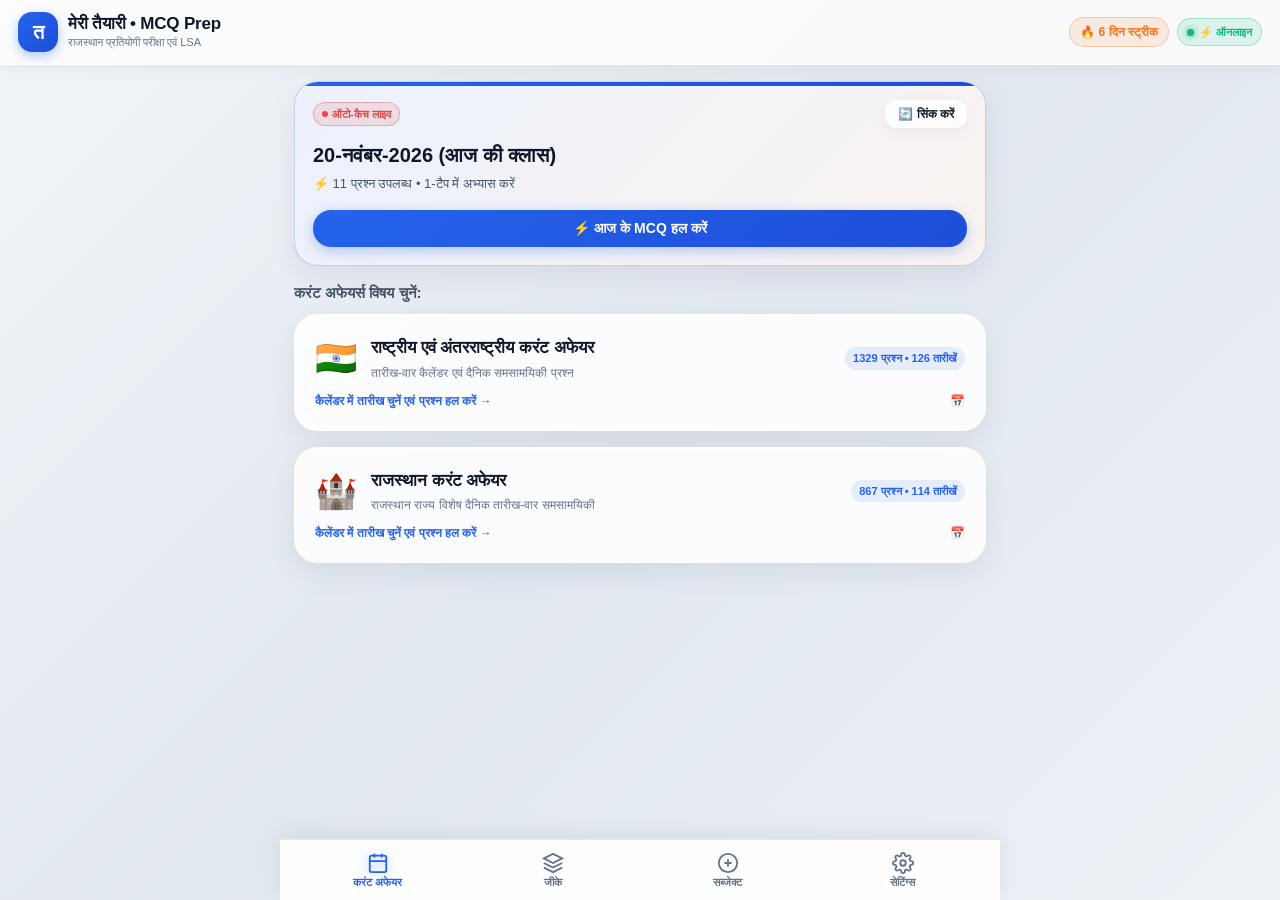
==== commit ec414775: "feat: integrated Google Gemini AI engine & 100% verified AI questions, v3.6.0" ====
--- a/assets/index.html
+++ b/assets/index.html
@@ -244,6 +244,34 @@
 
     <!-- ================= TAB 4: सेटिंग्स ================= -->
     <section id="tab-settings" class="view-section">
+
+      <!-- 0. Google Gemini AI Engine Configuration -->
+      <div class="glass-card" style="margin-bottom: 16px; border: 1.5px solid rgba(59, 130, 246, 0.35);">
+        <div class="glass-card-header">
+          <h3 class="card-title">
+            <span>🤖</span> Google Gemini AI इंजन
+          </h3>
+          <span class="badge-count" style="background: rgba(16, 185, 129, 0.15); color: #059669; font-weight: 700;">सक्रिय (Active)</span>
+        </div>
+        <p style="font-size: 13px; color: var(--text-secondary); margin-bottom: 12px; line-height: 1.5;">
+          Google Gemini AI आपके गूगल डॉक्स व नोट्स को समझकर परीक्षा स्तर के प्रामाणिक प्रश्न और 4 सटीक विकल्प तैयार करता है।
+        </p>
+
+        <div class="form-group" style="margin-bottom: 10px;">
+          <label class="form-label">Google Gemini API Key:</label>
+          <div style="display: flex; gap: 8px;">
+            <input type="password" class="form-input" id="gemini-api-key-input" placeholder="AQ.Ab... या AIzaSy..." style="flex: 1; font-family: monospace;">
+            <button class="btn btn-secondary btn-sm" id="btn-toggle-key-visibility" type="button" title="Key देखें / छुपाएं">👁️</button>
+          </div>
+        </div>
+
+        <div style="display: flex; align-items: center; gap: 10px;">
+          <button class="btn btn-primary btn-sm" id="btn-save-gemini-key">
+            💾 API Key सेव करें
+          </button>
+          <span id="gemini-key-status" style="font-size: 12px; font-weight: 600; color: #059669;"></span>
+        </div>
+      </div>
 
       <!-- 1. Add & Manage Google Docs -->
       <div class="glass-card" id="add-doc-card">
--- a/assets/app.css
+++ b/assets/app.css
@@ -830,6 +830,25 @@
   color: #fff;
 }
 
+/* Clean Note Box (Replacing long explanations and mnemonics) */
+.note-box {
+  background: rgba(0, 122, 255, 0.06);
+  border-left: 4px solid var(--primary, #007aff);
+  border-radius: 0 var(--radius-md) var(--radius-md) 0;
+  padding: 12px 16px;
+  margin-top: 12px;
+  font-size: 13.5px;
+  line-height: 1.6;
+  color: var(--text-main);
+  animation: fadeInView 0.2s ease-out;
+}
+
+.note-box strong {
+  color: var(--primary, #007aff);
+  font-weight: 700;
+  margin-right: 4px;
+}
+
 /* Detailed AI Explanation Box */
 .explanation-box {
   background: var(--glass-bg-subtle);
